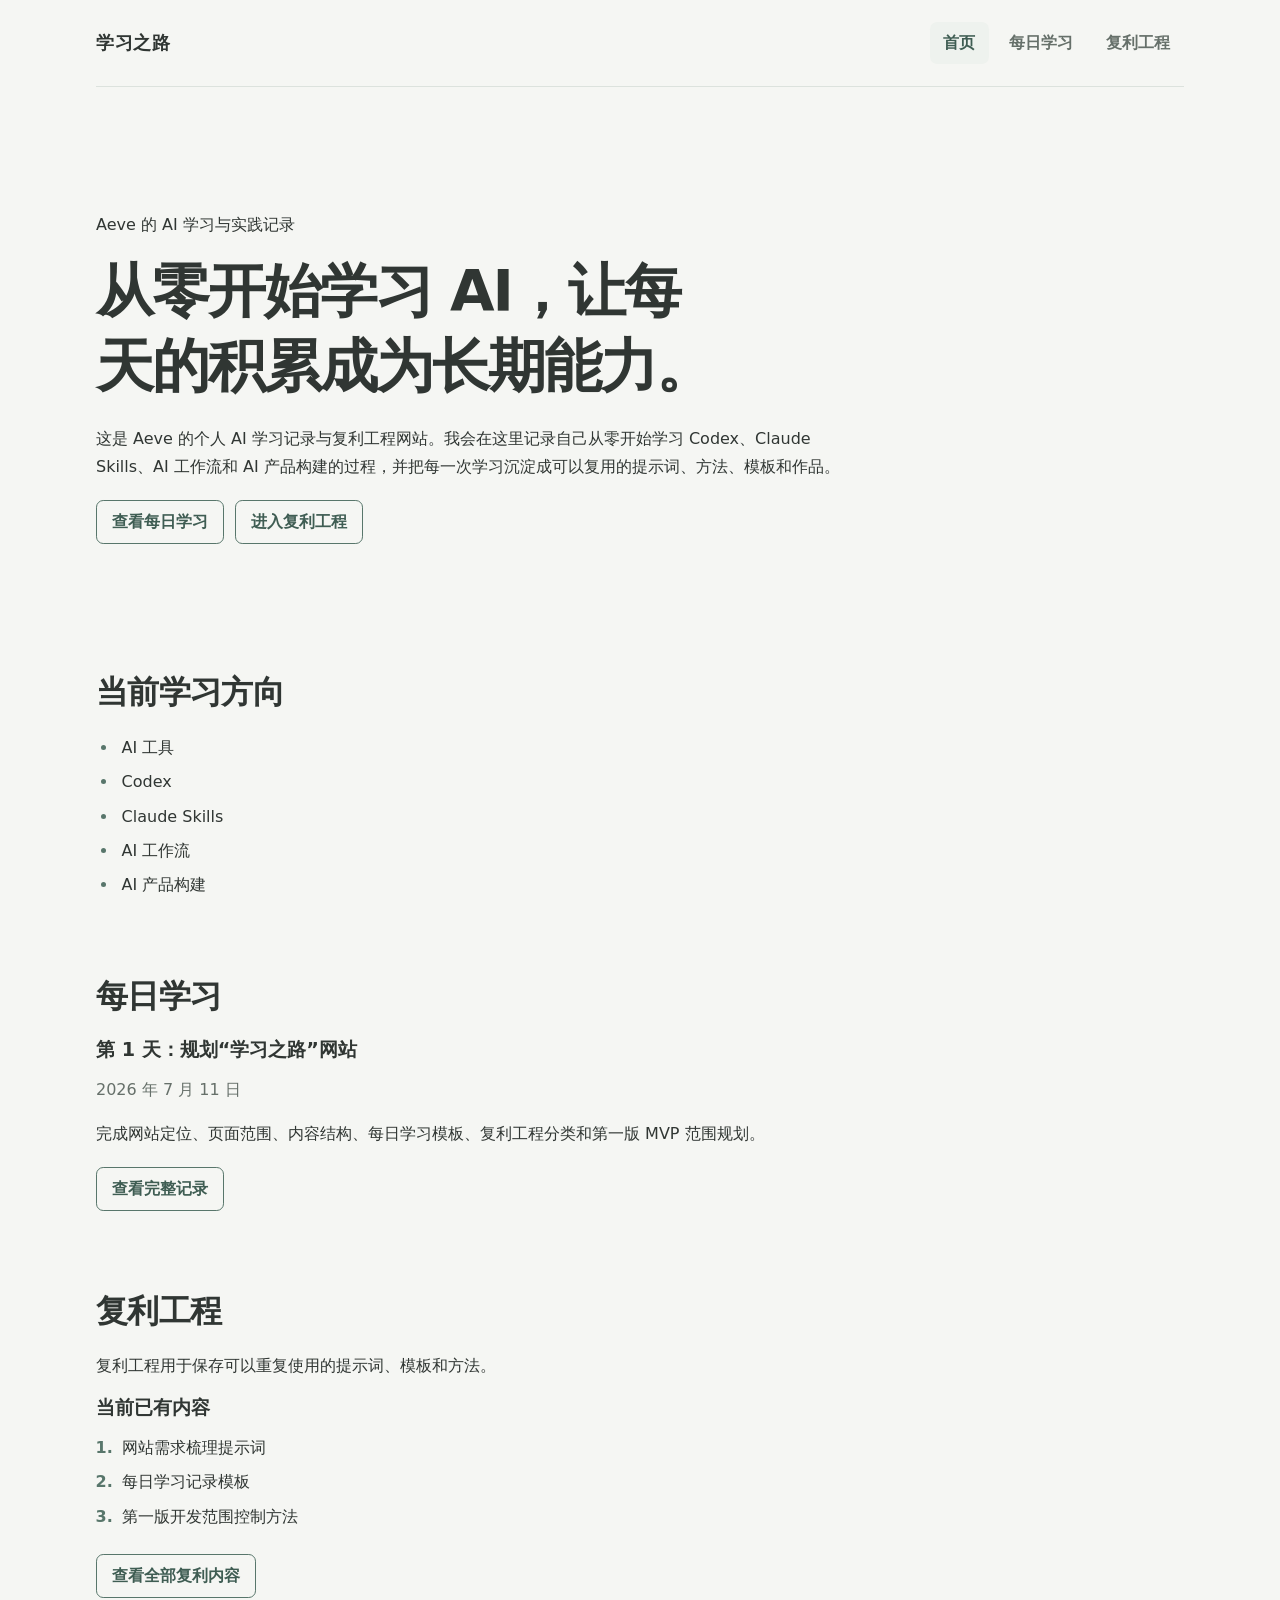
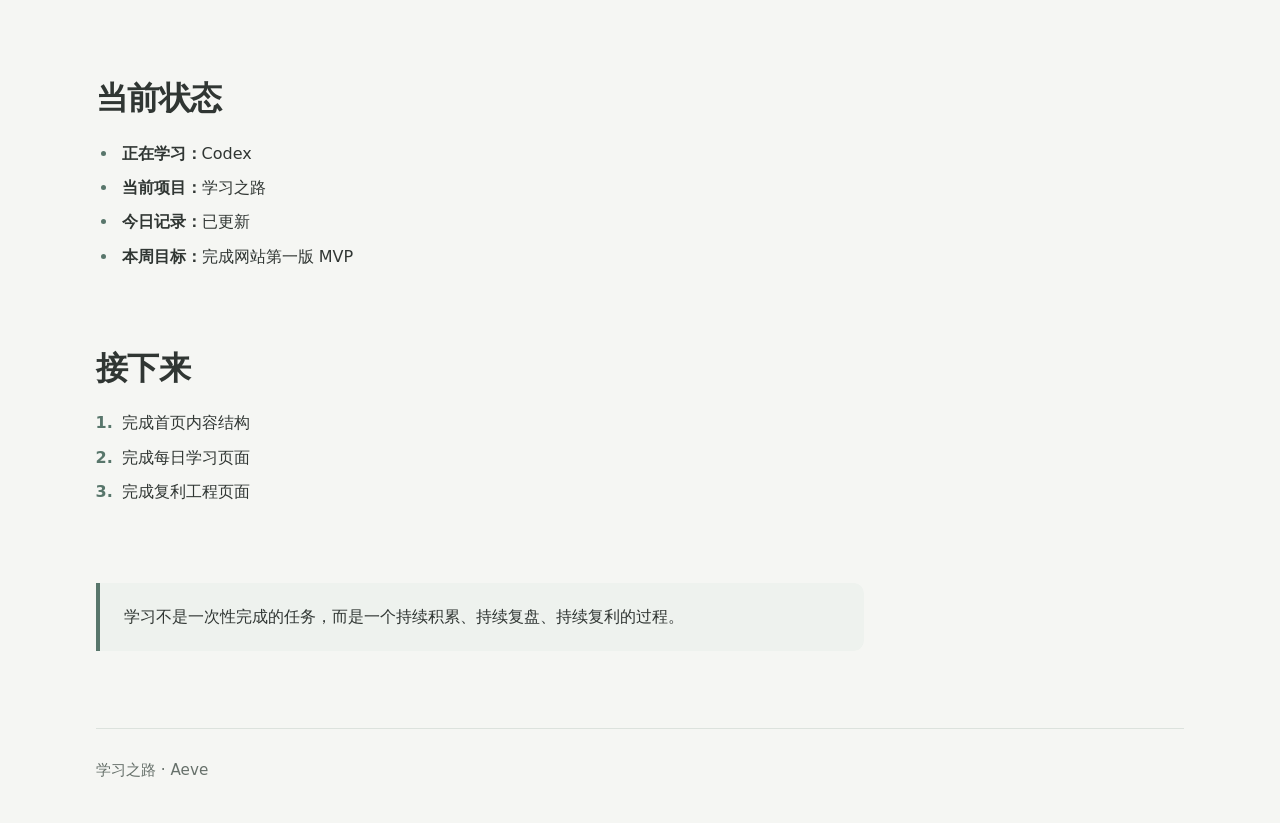
==== index.html @ f2d6be3b "Add files via upload" ====
<!DOCTYPE html>
<html lang="zh-CN">
<head>
  <meta charset="UTF-8">
  <meta name="viewport" content="width=device-width, initial-scale=1.0">
  <title>学习之路</title>
  <link rel="stylesheet" href="styles.css">
  <script src="script.js" defer></script>
</head>
<body>
  <header class="site-header">
    <div class="site-name">学习之路</div>
    <nav aria-label="主要导航">
      <a href="index.html" aria-current="page">首页</a>
      <a href="daily.html">每日学习</a>
      <a href="compound.html">复利工程</a>
    </nav>
  </header>

  <main>
    <section aria-labelledby="home-title">
      <p>Aeve 的 AI 学习与实践记录</p>
      <h1 id="home-title">从零开始学习 AI，让每天的积累成为长期能力。</h1>
      <p>这是 Aeve 的个人 AI 学习记录与复利工程网站。我会在这里记录自己从零开始学习 Codex、Claude Skills、AI 工作流和 AI 产品构建的过程，并把每一次学习沉淀成可以复用的提示词、方法、模板和作品。</p>
      <p>
        <a href="daily.html">查看每日学习</a>
        <a href="compound.html">进入复利工程</a>
      </p>
    </section>

    <section aria-labelledby="learning-directions-title">
      <h2 id="learning-directions-title">当前学习方向</h2>
      <ul>
        <li>AI 工具</li>
        <li>Codex</li>
        <li>Claude Skills</li>
        <li>AI 工作流</li>
        <li>AI 产品构建</li>
      </ul>
    </section>

    <section aria-labelledby="daily-preview-title">
      <h2 id="daily-preview-title">每日学习</h2>
      <article>
        <h3>第 1 天：规划“学习之路”网站</h3>
        <p><time datetime="2026-07-11">2026 年 7 月 11 日</time></p>
        <p>完成网站定位、页面范围、内容结构、每日学习模板、复利工程分类和第一版 MVP 范围规划。</p>
        <a href="daily.html#day-1">查看完整记录</a>
      </article>
    </section>

    <section aria-labelledby="compound-preview-title">
      <h2 id="compound-preview-title">复利工程</h2>
      <p>复利工程用于保存可以重复使用的提示词、模板和方法。</p>
      <h3>当前已有内容</h3>
      <ol>
        <li>网站需求梳理提示词</li>
        <li>每日学习记录模板</li>
        <li>第一版开发范围控制方法</li>
      </ol>
      <a href="compound.html#compound-list">查看全部复利内容</a>
    </section>

    <section aria-labelledby="current-status-title">
      <h2 id="current-status-title">当前状态</h2>
      <ul>
        <li><strong>正在学习：</strong>Codex</li>
        <li><strong>当前项目：</strong>学习之路</li>
        <li><strong>今日记录：</strong>已更新</li>
        <li><strong>本周目标：</strong>完成网站第一版 MVP</li>
      </ul>
    </section>

    <section aria-labelledby="next-steps-title">
      <h2 id="next-steps-title">接下来</h2>
      <ol>
        <li>完成首页内容结构</li>
        <li>完成每日学习页面</li>
        <li>完成复利工程页面</li>
      </ol>
    </section>

    <aside aria-label="首页底部说明">
      <p>学习不是一次性完成的任务，而是一个持续积累、持续复盘、持续复利的过程。</p>
    </aside>
  </main>

  <footer class="site-footer">
    <p>学习之路 · Aeve</p>
  </footer>
</body>
</html>
---- styles.css ----
/* 学习之路第一版统一样式 */

:root {
  --color-background: #f5f6f3;
  --color-surface: #ffffff;
  --color-surface-soft: #eef2ee;
  --color-text: #303633;
  --color-text-soft: #66706a;
  --color-accent: #58766b;
  --color-accent-dark: #3f5d53;
  --color-border: #dce2dd;
  --color-focus: #294f43;
  --content-width: 68rem;
  --reading-width: 48rem;
  --radius: 0.65rem;
  --shadow-soft: 0 0.25rem 1rem rgb(35 50 43 / 6%);
}

*,
*::before,
*::after {
  box-sizing: border-box;
}

html {
  scroll-behavior: smooth;
  overflow-x: hidden;
}

body {
  min-width: 0;
  margin: 0;
  overflow-x: hidden;
  color: var(--color-text);
  background: var(--color-background);
  font-family: system-ui, -apple-system, BlinkMacSystemFont, "Segoe UI", "Microsoft YaHei", sans-serif;
  font-size: 1rem;
  line-height: 1.75;
  text-rendering: optimizeLegibility;
}

.site-header,
main,
.site-footer {
  width: min(calc(100% - 2.5rem), var(--content-width));
  margin-inline: auto;
}

/* 顶部区域与导航 */

.site-header {
  display: flex;
  align-items: center;
  justify-content: space-between;
  gap: 2rem;
  padding-block: 1.35rem;
  border-bottom: 1px solid var(--color-border);
}

.site-name {
  flex: none;
  color: var(--color-text);
  font-size: 1.15rem;
  font-weight: 700;
  letter-spacing: 0.04em;
}

nav {
  display: flex;
  flex-wrap: wrap;
  align-items: center;
  justify-content: flex-end;
  gap: 0.4rem;
}

nav a {
  display: inline-flex;
  align-items: center;
  min-height: 2.6rem;
  padding: 0.45rem 0.85rem;
  border-radius: 0.45rem;
  color: var(--color-text-soft);
  font-weight: 600;
  text-decoration: none;
}

nav a:hover {
  color: var(--color-accent-dark);
  background: var(--color-surface-soft);
}

nav a[aria-current="page"] {
  color: var(--color-accent-dark);
  background: var(--color-surface-soft);
}

/* 主内容与模块 */

main {
  min-height: 65vh;
  padding-block: clamp(2.5rem, 6vw, 5rem);
}

main > h1,
main > p {
  max-width: var(--reading-width);
}

main > section,
main > article,
main > aside {
  margin-top: clamp(2.75rem, 6vw, 5rem);
}

main > section:first-child {
  margin-top: 0;
  padding-block: clamp(1rem, 4vw, 3rem);
}

main > article {
  padding: clamp(1.25rem, 3vw, 2.25rem);
  border: 1px solid var(--color-border);
  border-radius: var(--radius);
  background: var(--color-surface);
  box-shadow: var(--shadow-soft);
}

main > article > header {
  padding-bottom: 1.25rem;
  border-bottom: 1px solid var(--color-border);
}

main > article > section {
  margin-top: 2.25rem;
}

main > aside {
  max-width: var(--reading-width);
  padding: 1.25rem 1.5rem;
  border-left: 0.25rem solid var(--color-accent);
  border-radius: 0 var(--radius) var(--radius) 0;
  background: var(--color-surface-soft);
}

section,
article,
aside {
  scroll-margin-top: 1.5rem;
}

/* 标题与正文 */

h1,
h2,
h3,
h4 {
  color: var(--color-text);
  line-height: 1.3;
  text-wrap: balance;
}

h1 {
  margin: 0 0 1.25rem;
  font-size: clamp(2rem, 5vw, 3.6rem);
  letter-spacing: -0.035em;
}

h2 {
  margin: 0 0 1.25rem;
  font-size: clamp(1.5rem, 3vw, 2rem);
  letter-spacing: -0.02em;
}

h3 {
  margin: 0 0 0.8rem;
  font-size: 1.2rem;
}

h4 {
  margin: 1.25rem 0 0.5rem;
  font-size: 1.05rem;
}

p {
  margin: 0 0 1rem;
  max-width: var(--reading-width);
}

p:last-child {
  margin-bottom: 0;
}

ul,
ol {
  margin: 0 0 1.25rem;
  padding-left: 1.4rem;
}

li {
  margin-block: 0.4rem;
  padding-left: 0.2rem;
}

li::marker {
  color: var(--color-accent);
  font-weight: 700;
}

strong {
  color: var(--color-text);
}

time {
  color: var(--color-text-soft);
}

/* 列表卡片与可复用正文 */

#daily-list,
#compound-list {
  padding: clamp(1.25rem, 3vw, 2rem);
  border: 1px solid var(--color-border);
  border-radius: var(--radius);
  background: var(--color-surface-soft);
}

#daily-list > article,
#compound-list > article {
  margin-top: 1rem;
  padding: 1.35rem;
  border: 1px solid var(--color-border);
  border-radius: var(--radius);
  background: var(--color-surface);
}

#daily-list > h2 + article,
#compound-list > h2 + article {
  margin-top: 0;
}

.reusable-content {
  max-width: var(--reading-width);
  padding: clamp(1rem, 3vw, 1.5rem);
  overflow-wrap: anywhere;
  word-break: break-word;
  border: 1px solid var(--color-border);
  border-radius: var(--radius);
  background: var(--color-surface-soft);
}

.reusable-content > :last-child {
  margin-bottom: 0;
}

/* 链接与按钮式入口 */

a {
  color: var(--color-accent-dark);
  text-decoration-thickness: 0.08em;
  text-underline-offset: 0.2em;
}

a:hover {
  color: var(--color-focus);
}

main a {
  display: inline-flex;
  align-items: center;
  min-height: 2.75rem;
  margin: 0.2rem 0.35rem 0.2rem 0;
  padding: 0.55rem 0.95rem;
  border: 1px solid var(--color-accent);
  border-radius: 0.45rem;
  background: transparent;
  font-weight: 650;
  line-height: 1.35;
  text-decoration: none;
}

main a:hover {
  border-color: var(--color-accent-dark);
  background: var(--color-surface-soft);
}

a:focus-visible {
  outline: 0.2rem solid var(--color-focus);
  outline-offset: 0.2rem;
}

/* 页脚 */

.site-footer {
  padding-block: 1.75rem 2.5rem;
  border-top: 1px solid var(--color-border);
  color: var(--color-text-soft);
  font-size: 0.95rem;
}

/* 手机端 */

@media (max-width: 48rem) {
  .site-header,
  main,
  .site-footer {
    width: min(calc(100% - 2rem), var(--content-width));
  }

  .site-header {
    flex-direction: column;
    align-items: stretch;
    gap: 0.75rem;
  }

  .site-name {
    display: block;
    width: 100%;
  }

  nav {
    justify-content: flex-start;
    gap: 0.25rem;
  }

  nav a {
    min-height: 2.75rem;
    padding-inline: 0.7rem;
  }

  main {
    padding-block: 2.5rem;
  }

  main > section,
  main > article,
  main > aside {
    margin-top: 3rem;
  }

  main > article,
  #daily-list,
  #compound-list {
    padding: 1.1rem;
  }

  #daily-list > article,
  #compound-list > article {
    padding: 1rem;
  }

  h1 {
    font-size: clamp(2rem, 10vw, 2.65rem);
  }

  h2 {
    font-size: 1.5rem;
  }

  main a {
    min-height: 2.85rem;
    padding: 0.65rem 0.9rem;
  }
}

@media (max-width: 22rem) {
  .site-header,
  main,
  .site-footer {
    width: min(calc(100% - 1.25rem), var(--content-width));
  }

  nav {
    align-items: stretch;
  }

  nav a {
    flex: 1 1 auto;
    justify-content: center;
    padding-inline: 0.5rem;
  }
}

@media (prefers-reduced-motion: reduce) {
  html {
    scroll-behavior: auto;
  }
}
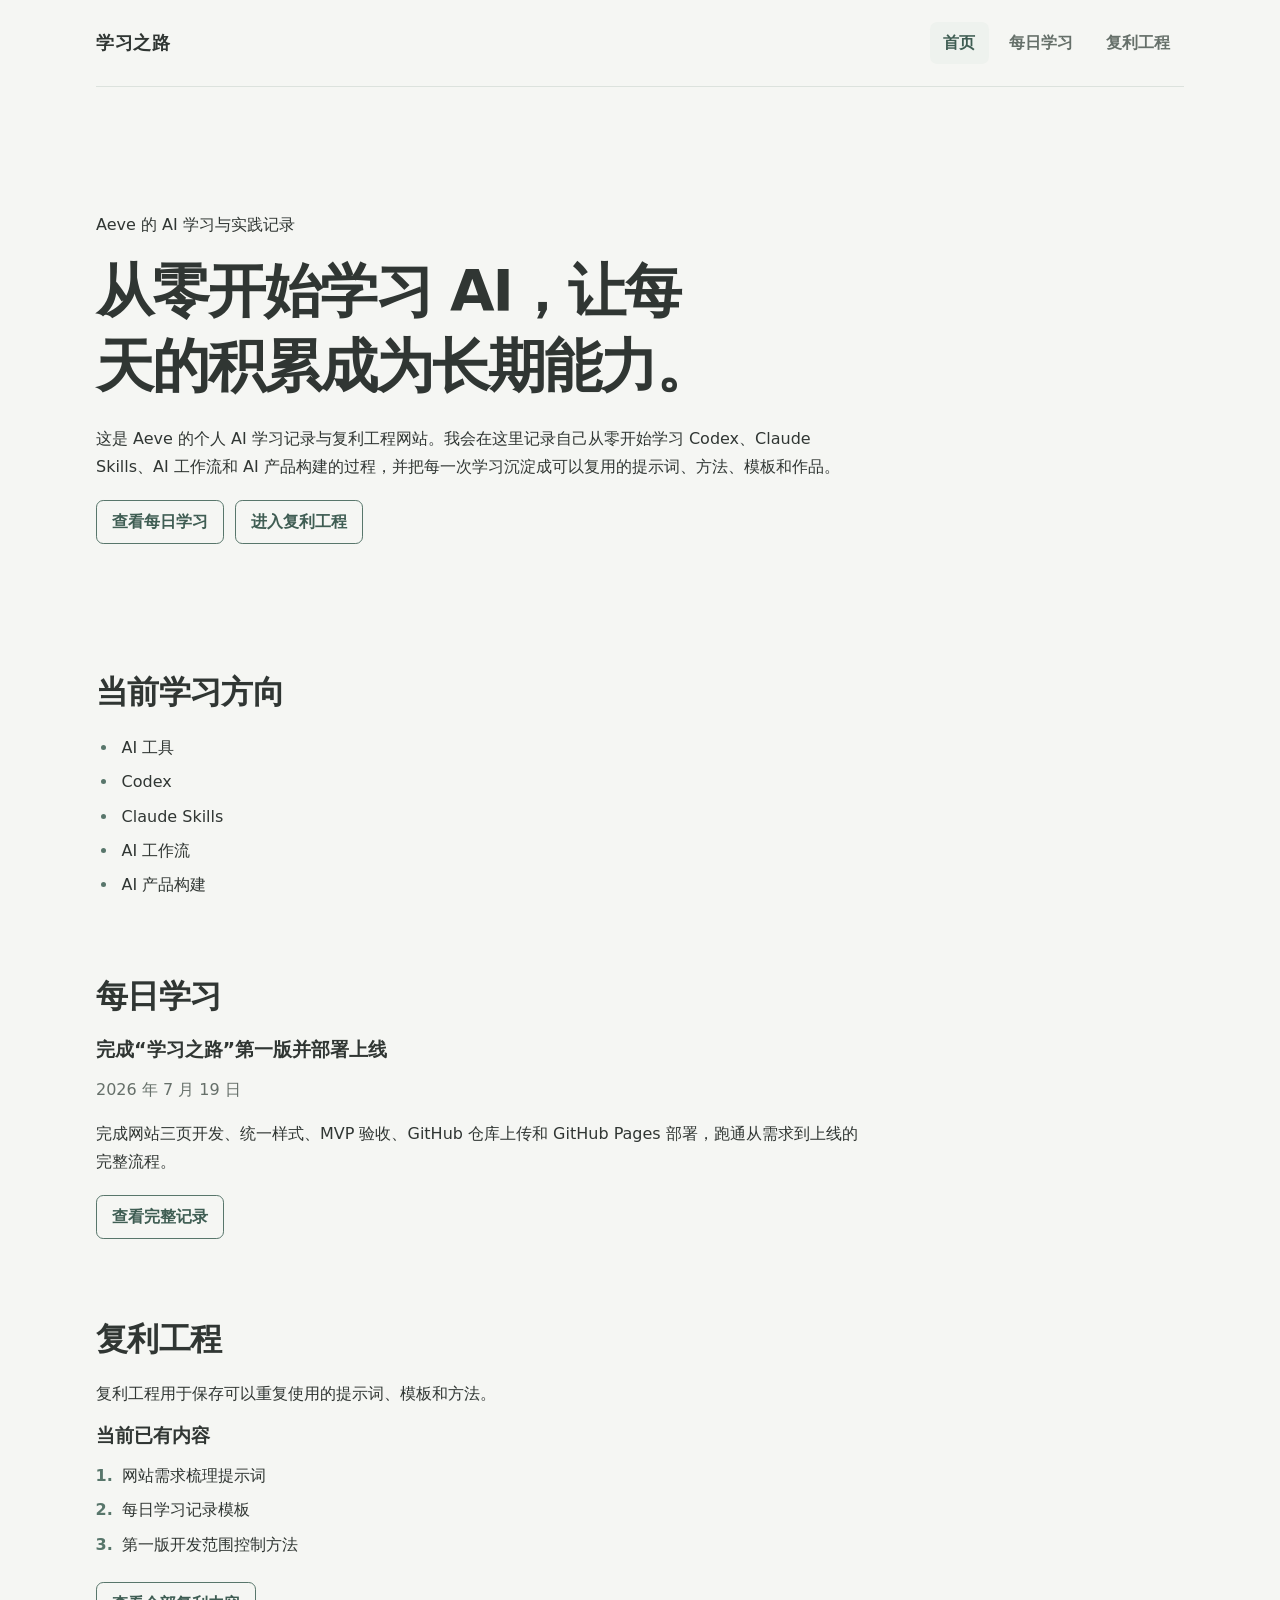
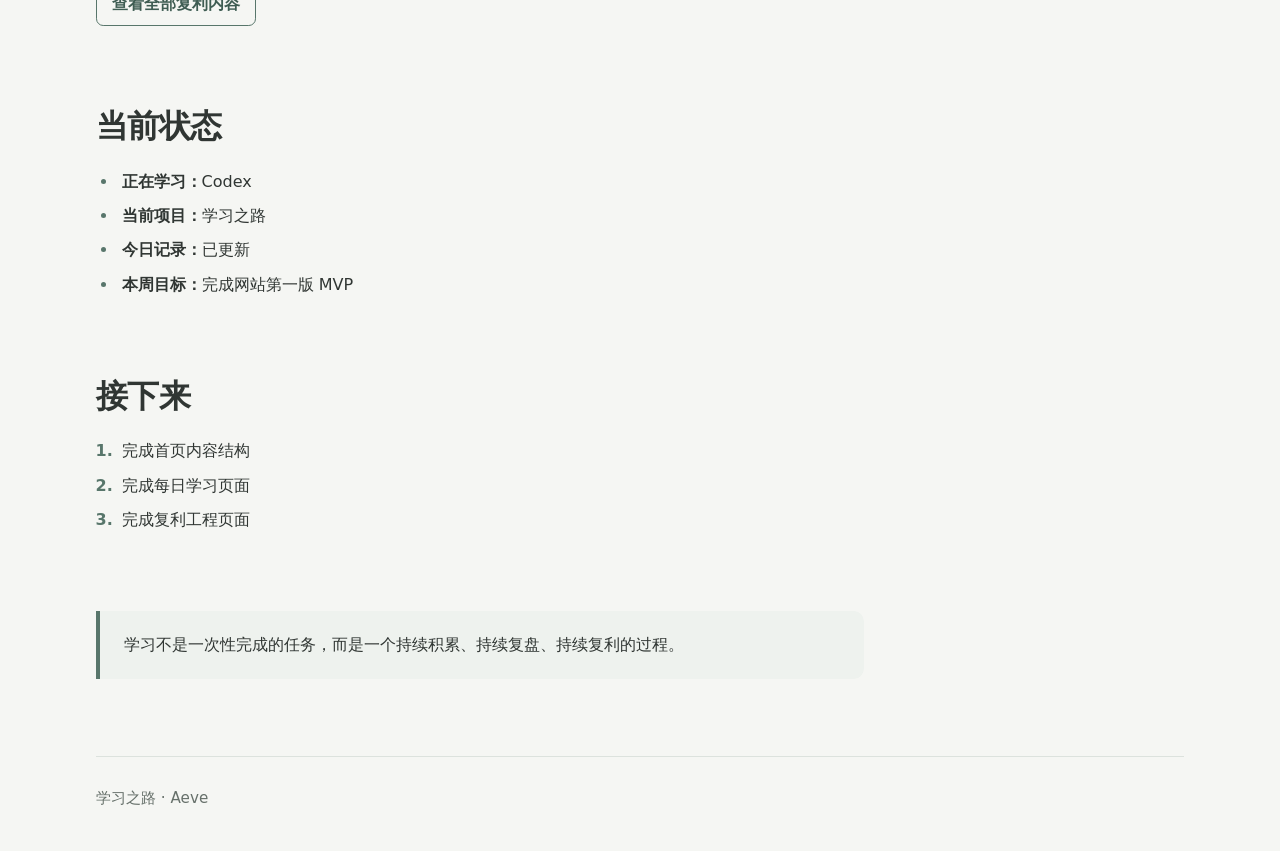
==== commit 7ddf14e5: "Add files via upload 新增网站上线学习记录并更新首页预览" ====
--- a/index.html
+++ b/index.html
@@ -42,10 +42,10 @@
     <section aria-labelledby="daily-preview-title">
       <h2 id="daily-preview-title">每日学习</h2>
       <article>
-        <h3>第 1 天：规划“学习之路”网站</h3>
-        <p><time datetime="2026-07-11">2026 年 7 月 11 日</time></p>
-        <p>完成网站定位、页面范围、内容结构、每日学习模板、复利工程分类和第一版 MVP 范围规划。</p>
-        <a href="daily.html#day-1">查看完整记录</a>
+        <h3>完成“学习之路”第一版并部署上线</h3>
+        <p><time datetime="2026-07-19">2026 年 7 月 19 日</time></p>
+        <p>完成网站三页开发、统一样式、MVP 验收、GitHub 仓库上传和 GitHub Pages 部署，跑通从需求到上线的完整流程。</p>
+        <a href="daily.html#day-2">查看完整记录</a>
       </article>
     </section>
 
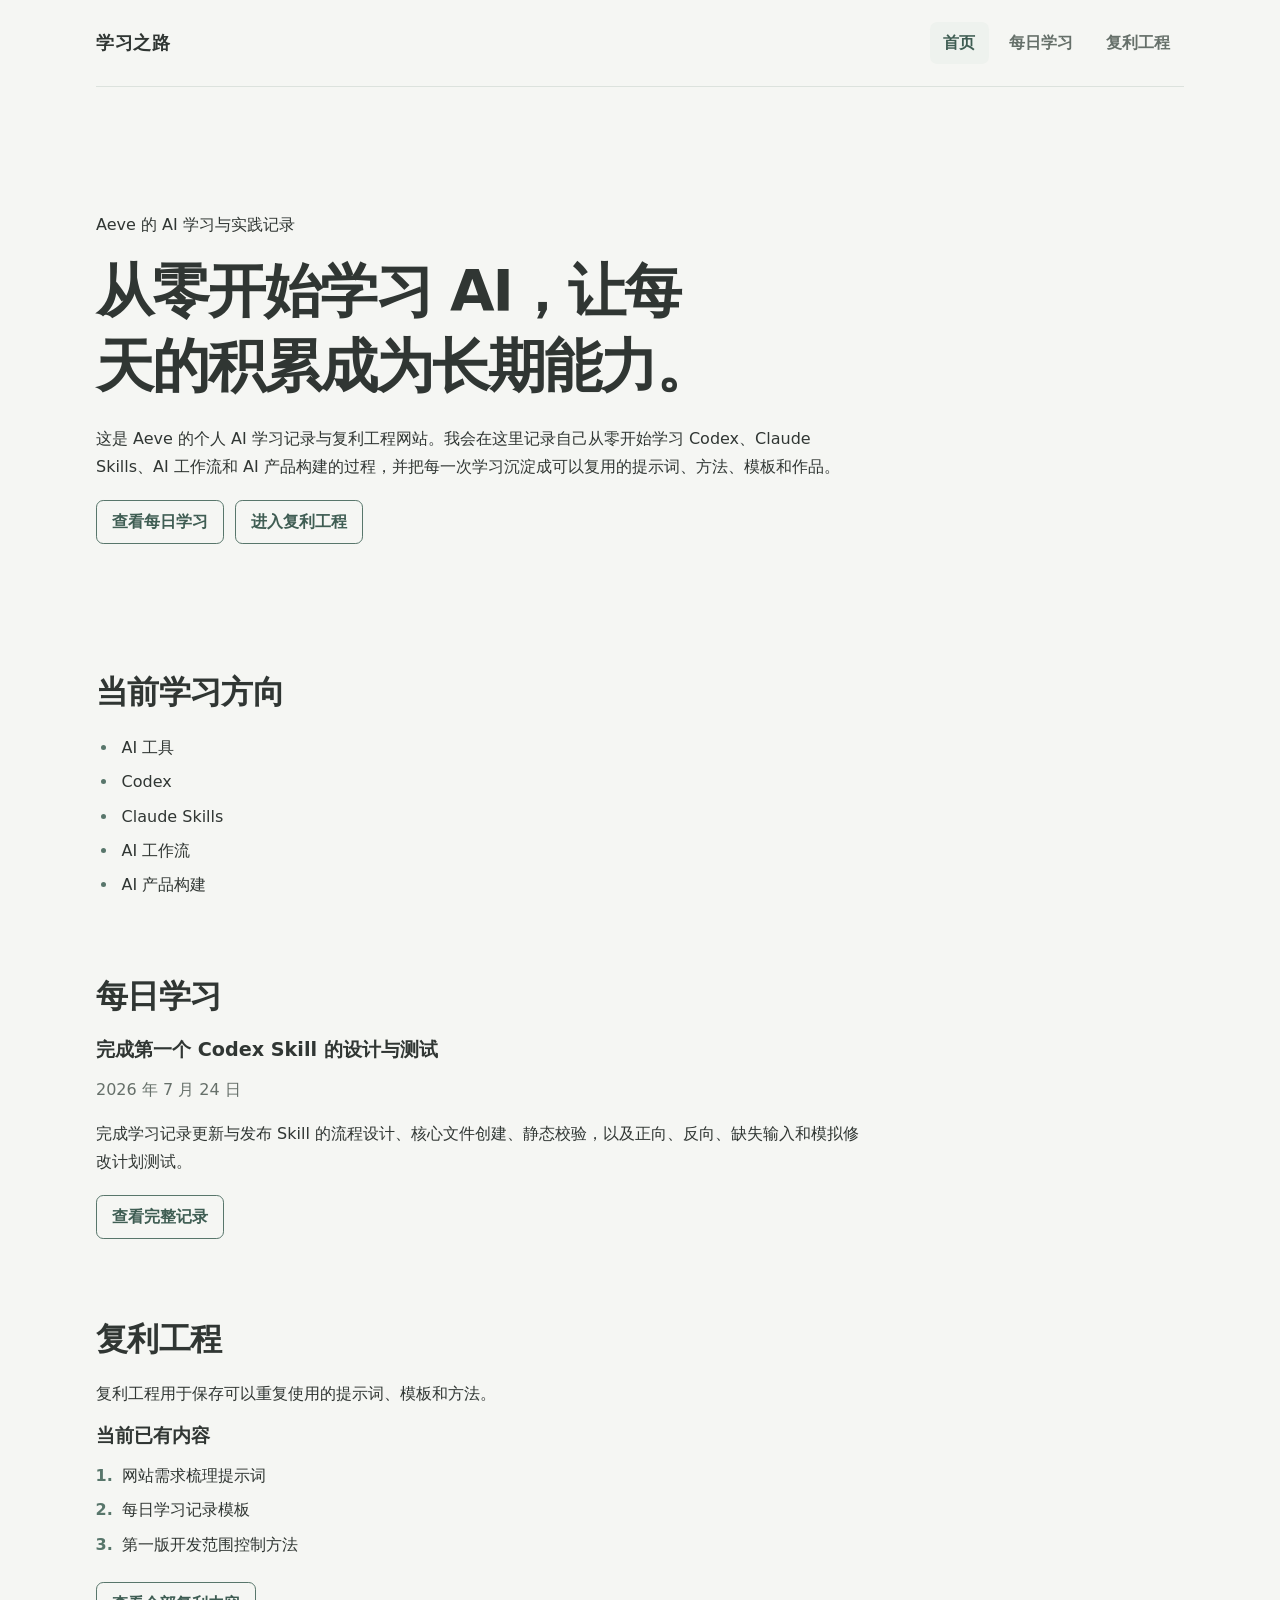
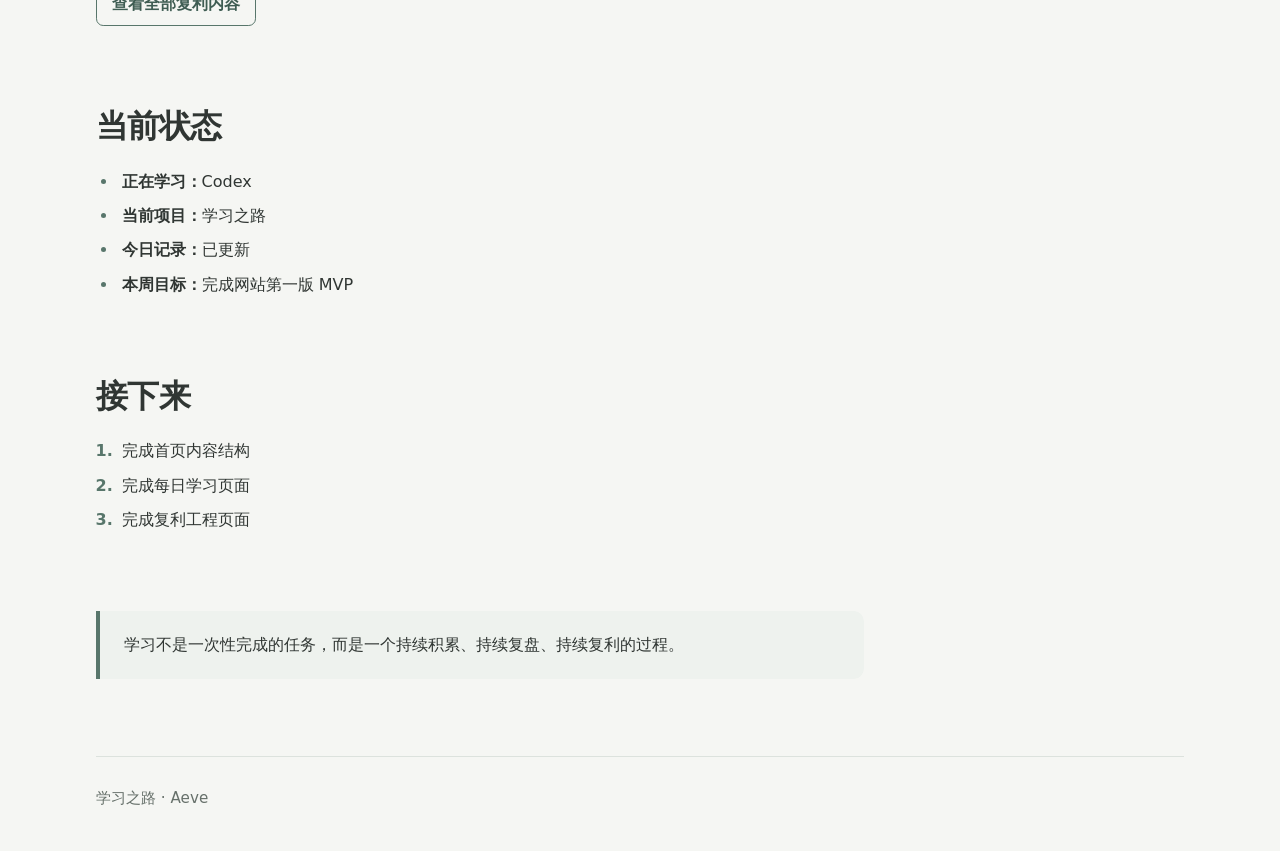
==== commit fcda4427: "Add files via upload 新增第 3 篇学习记录并更新首页预览" ====
--- a/index.html
+++ b/index.html
@@ -42,10 +42,10 @@
     <section aria-labelledby="daily-preview-title">
       <h2 id="daily-preview-title">每日学习</h2>
       <article>
-        <h3>完成“学习之路”第一版并部署上线</h3>
-        <p><time datetime="2026-07-19">2026 年 7 月 19 日</time></p>
-        <p>完成网站三页开发、统一样式、MVP 验收、GitHub 仓库上传和 GitHub Pages 部署，跑通从需求到上线的完整流程。</p>
-        <a href="daily.html#day-2">查看完整记录</a>
+        <h3>完成第一个 Codex Skill 的设计与测试</h3>
+        <p><time datetime="2026-07-24">2026 年 7 月 24 日</time></p>
+        <p>完成学习记录更新与发布 Skill 的流程设计、核心文件创建、静态校验，以及正向、反向、缺失输入和模拟修改计划测试。</p>
+        <a href="daily.html#day-3">查看完整记录</a>
       </article>
     </section>
 
